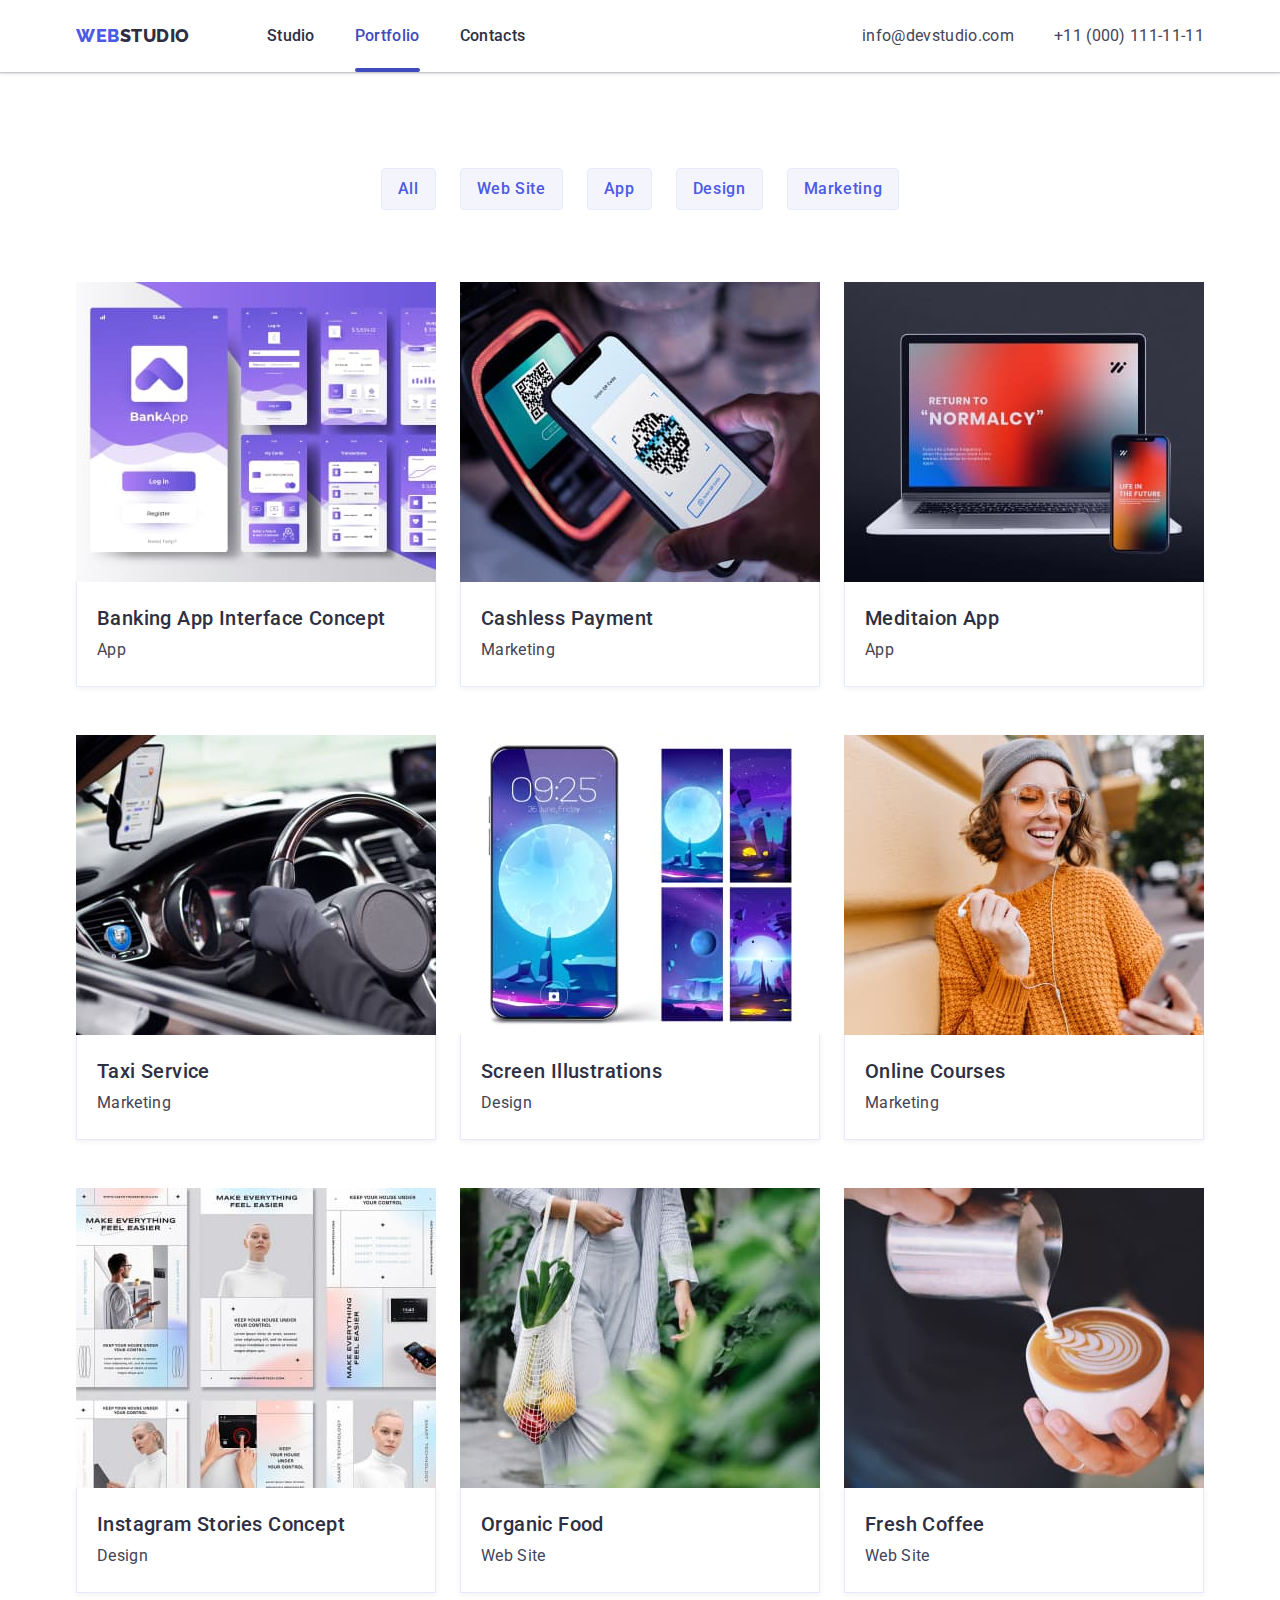
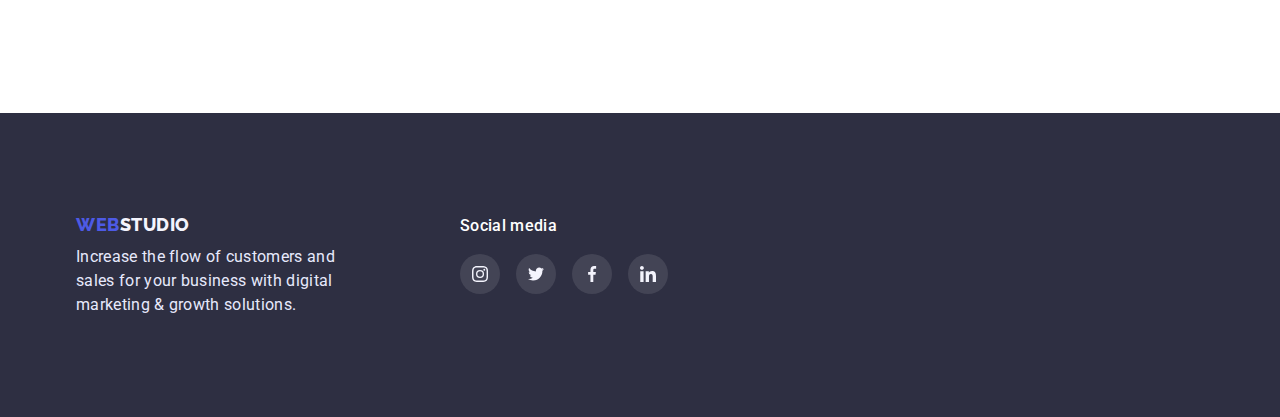
==== portfolio.html @ e917c055 "Add project to hw6" ====
<!DOCTYPE html>
<html lang="en">
  <head>
    <meta charset="UTF-8" />
    <meta http-equiv="X-UA-Compatible" content="IE=edge" />
    <meta name="viewport" content="width=<device-width>, initial-scale=1.0" />
    <link rel="preconnect" href="https://fonts.googleapis.com" />
    <link rel="preconnect" href="https://fonts.gstatic.com" crossorigin />
    <link
      href="https://fonts.googleapis.com/css2?family=Raleway:wght@800&family=Roboto:wght@400;500;700&display=swap"
      rel="stylesheet"
    />
    <link
      rel="stylesheet"
      href="https://cdnjs.cloudflare.com/ajax/libs/modern-normalize/1.1.0/modern-normalize.min.css"
    />
    <link rel="stylesheet" href="./css/styles.css" />
    <title>Portfolio</title>
  </head>

  <body>
    <!-- Header -->
    <header class="header-section">
      <div class="container main-nav">
        <nav class="nav">
          <!-- Logotype -->
          <a href="./index.html" class="logo link"
            >Web<span class="logo-header">Studio</span></a
          >
          <!-- Navigation to other pages -->
          <ul class="site-nav list">
            <li class="item">
              <a href="./index.html" class="link">Studio</a>
            </li>
            <li class="item">
              <a href="./portfolio.html" class="link current">Portfolio</a>
            </li>
            <li class="item">
              <a href="#" class="link">Contacts</a>
            </li>
          </ul>
        </nav>
        <ul class="contacts list">
          <!-- Link to email address  -->
          <li class="item">
            <a href="mailto:info@devstudio.com" class="link"
              >info@devstudio.com</a
            >
          </li>
          <!-- Link to phone number -->
          <li class="item">
            <a href="tel:+110001111111" class="link">+11 (000) 111-11-11</a>
          </li>
        </ul>
      </div>
    </header>
    <!-- Main page content -->
    <main>
      <section class="section portfolio-section">
        <div class="container">
          <h1 class="visually-hidden">Portfolio</h1>
          <ul class="site-filter list">
            <li class="item">
              <button type="button" class="button">All</button>
            </li>
            <li class="item">
              <button type="button" class="button">Web Site</button>
            </li>
            <li class="item">
              <button type="button" class="button">App</button>
            </li>
            <li class="item">
              <button type="button" class="button">Design</button>
            </li>
            <li class="item">
              <button type="button" class="button">Marketing</button>
            </li>
          </ul>
          <ul class="portfolio-list list">
            <li class="item">
              <a href="#" class="link portfolio-card">
                <div class="thumb">
                  <img
                    src="./images/banking-app-interface-concept.jpg"
                    alt="seven tabs of the bank's mobile application"
                    width="360"
                    height="300"
                  />
                  <div class="actions-card">
                    <p class="discription">
                      14 Stylish and User-Friendly App Design Concepts · Task
                      Manager App · Calorie Tracker App · Exotic Fruit Ecommerce
                      App · Cloud Storage App
                    </p>
                  </div>
                </div>
                <div class="titte-card">
                  <h2 class="title">Banking App Interface Concept</h2>
                  <p class="text">App</p>
                </div>
              </a>
            </li>
            <li class="item">
              <a href="#" class="link portfolio-card">
                <div class="thumb">
                  <img
                    src="./images/cashless-payment.jpg"
                    alt="mobile app with qr code on screen"
                    width="360"
                    height="300"
                  />
                  <div class="actions-card">
                    <p class="discription">
                      14 Stylish and User-Friendly App Design Concepts · Task
                      Manager App · Calorie Tracker App · Exotic Fruit Ecommerce
                      App · Cloud Storage App
                    </p>
                  </div>
                </div>
                <div class="titte-card">
                  <h2 class="title">Cashless Payment</h2>
                  <p class="text">Marketing</p>
                </div>
              </a>
            </li>
            <li class="item">
              <a href="#" class="link portfolio-card">
                <div class="thumb">
                  <img
                    src="./images/meditaion-app.jpg"
                    alt="Laptop and mobile phone with the start page of the applicatoin"
                    width="360"
                    height="300"
                  />
                  <div class="actions-card">
                    <p class="discription">
                      14 Stylish and User-Friendly App Design Concepts · Task
                      Manager App · Calorie Tracker App · Exotic Fruit Ecommerce
                      App · Cloud Storage App
                    </p>
                  </div>
                </div>
                <div class="titte-card">
                  <h2 class="title">Meditaion App</h2>
                  <p class="text">App</p>
                </div>
              </a>
            </li>
            <li class="item">
              <a href="#" class="link portfolio-card">
                <div class="thumb">
                  <img
                    src="./images/taxi-service.jpg"
                    alt="Wheel and instrument panel in the car"
                    width="360"
                    height="300"
                  />
                  <div class="actions-card">
                    <p class="discription">
                      14 Stylish and User-Friendly App Design Concepts · Task
                      Manager App · Calorie Tracker App · Exotic Fruit Ecommerce
                      App · Cloud Storage App
                    </p>
                  </div>
                </div>
                <div class="titte-card">
                  <h2 class="title">Taxi Service</h2>
                  <p class="text">Marketing</p>
                </div>
              </a>
            </li>
            <li class="item">
              <a href="#" class="link portfolio-card">
                <div class="thumb">
                  <img
                    src="./images/screen-illustrations.jpg"
                    alt="Five mobile screensavers"
                    width="360"
                    height="300"
                  />
                  <div class="actions-card">
                    <p class="discription">
                      14 Stylish and User-Friendly App Design Concepts · Task
                      Manager App · Calorie Tracker App · Exotic Fruit Ecommerce
                      App · Cloud Storage App
                    </p>
                  </div>
                </div>
                <div class="titte-card">
                  <h2 class="title">Screen Illustrations</h2>
                  <p class="text">Design</p>
                </div>
              </a>
            </li>
            <li class="item">
              <a href="#" class="link portfolio-card">
                <div class="thumb">
                  <img
                    src="./images/online-courses.jpg"
                    alt="Girl with phone and headphones in her hand"
                    width="360"
                    height="300"
                  />
                  <div class="actions-card">
                    <p class="discription">
                      14 Stylish and User-Friendly App Design Concepts · Task
                      Manager App · Calorie Tracker App · Exotic Fruit Ecommerce
                      App · Cloud Storage App
                    </p>
                  </div>
                </div>
                <div class="titte-card">
                  <h2 class="title">Online Courses</h2>
                  <p class="text">Marketing</p>
                </div>
              </a>
            </li>
            <li class="item">
              <a href="#" class="link portfolio-card">
                <div class="thumb">
                  <img
                    src="./images/instagram-stories-concept.jpg"
                    alt="Post pages for instagram"
                    width="360"
                    height="300"
                  />
                  <div class="actions-card">
                    <p class="discription">
                      14 Stylish and User-Friendly App Design Concepts · Task
                      Manager App · Calorie Tracker App · Exotic Fruit Ecommerce
                      App · Cloud Storage App
                    </p>
                  </div>
                </div>
                <div class="titte-card">
                  <h2 class="title">Instagram Stories Concept</h2>
                  <p class="text">Design</p>
                </div>
              </a>
            </li>
            <li class="item">
              <a href="#" class="link portfolio-card">
                <div class="thumb">
                  <img
                    src="./images/organic-food.jpg"
                    alt="Bag with vegetables"
                    width="360"
                    height="300"
                  />
                  <div class="actions-card">
                    <p class="discription">
                      14 Stylish and User-Friendly App Design Concepts · Task
                      Manager App · Calorie Tracker App · Exotic Fruit Ecommerce
                      App · Cloud Storage App
                    </p>
                  </div>
                </div>
                <div class="titte-card">
                  <h2 class="title">Organic Food</h2>
                  <p class="text">Web Site</p>
                </div>
              </a>
            </li>
            <li class="item">
              <a href="#" class="link portfolio-card">
                <div class="thumb">
                  <img
                    src="./images/fresh-coffee.jpg"
                    alt="Cup of coffee"
                    width="360"
                    height="300"
                  />
                  <div class="actions-card">
                    <p class="discription">
                      14 Stylish and User-Friendly App Design Concepts · Task
                      Manager App · Calorie Tracker App · Exotic Fruit Ecommerce
                      App · Cloud Storage App
                    </p>
                  </div>
                </div>
                <div class="titte-card">
                  <h2 class="title">Fresh Coffee</h2>
                  <p class="text">Web Site</p>
                </div>
              </a>
            </li>
          </ul>
        </div>
      </section>
    </main>
    <!-- Footer -->
    <footer class="footer">
      <div class="container footer-container">
        <div class="footer-block">
          <!-- Logotype -->
          <a href="./index.html" class="logo link"
            >Web<span class="logo-footer">Studio</span></a
          >
          <p class="text">
            Increase the flow of customers and sales for your business with
            digital marketing & growth solutions.
          </p>
        </div>
        <div class="footer-social-block">
          <h2 class="social-link-title">Social media</h2>
          <ul class="footer-social-list list">
            <li>
              <a href="#" class="footer-social-link instagram">
                <svg class="footer-icon-social">
                  <use href="./images/icons.svg#icon-instagram"></use>
                </svg>
              </a>
            </li>
            <li>
              <a href="#" class="footer-social-link twitter">
                <svg class="footer-icon-social">
                  <use href="./images/icons.svg#icon-twitter"></use>
                </svg>
              </a>
            </li>
            <li>
              <a href="#" class="footer-social-link facebook">
                <svg class="footer-icon-social">
                  <use href="./images/icons.svg#icon-facebook"></use>
                </svg>
              </a>
            </li>
            <li>
              <a href="#" class="footer-social-link linkedin">
                <svg class="footer-icon-social">
                  <use href="./images/icons.svg#icon-linkedin"></use>
                </svg>
              </a>
            </li>
          </ul>
        </div>
      </div>
    </footer>
  </body>
</html>
---- css/styles.css ----
html {
  box-sizing: border-box;
}
*,
*::before,
*::after {
  box-sizing: border-box;
}
:root {
  --primary-font: "Roboto", sans-serif;
  --secondary-font: "Raleway", sans-serif;
  --primary-text: #434455;
  --primary-title: #2e2f42;
  --accent: #4d5ae5;
  --pressed-state: #404bbf;
  --white-hero-text: #ffffff;
  --light-mode-backgrounds: #f4f4fd;
}
h1,
h2,
h3,
p {
  margin-top: 0;
  margin-bottom: 0;
}
ul,
ol {
  margin-top: 0;
  margin-bottom: 0;
  padding-left: 0;
}
img {
  display: block;
  max-width: 100%;
  height: auto;
}
button {
  cursor: pointer;
  font-family: inherit;
  font-size: inherit;
  border: none;
}
.list {
  list-style: none;
  padding: 0;
  margin: 0;
}
.link {
  text-decoration: none;
}
.section {
  padding-top: 120px;
  padding-bottom: 120px;
}
.container {
  margin-left: auto;
  margin-right: auto;
  width: 1158px;
  padding-left: 15px;
  padding-right: 15px;
}
body {
  font-family: var(--primary-font);
  font-size: 16px;
  color: var(--primary-text);
}
/* ========== Header ========== */
.logo {
  font-family: var(--secondary-font);
  font-weight: 800;
  font-size: 18px;
  line-height: 1.33;
  letter-spacing: 0.03em;
  text-transform: uppercase;
  color: var(--accent);
}
.logo-header {
  color: var(--primary-title);
}
.site-nav .link {
  position: relative;
  font-weight: 500;
  font-size: 16px;
  line-height: 1.5;
  letter-spacing: 0.02em;
  color: var(--primary-title);

  transition: color 250ms cubic-bezier(0.4, 0, 0.2, 1);
}
.site-nav .link:hover,
.site-nav .link:focus {
  color: var(--pressed-state);
}
.site-nav .link:active {
  color: var(--pressed-state);
}
.site-nav .link.current {
  color: var(--pressed-state);
}
.site-nav .link.current::after {
  position: absolute;
  left: 0;
  bottom: 0;

  content: "";
  display: block;
  width: 100%;
  height: 4px;
  background: var(--pressed-state);
  border-radius: 2px;
}
.contacts .link {
  line-height: 1.5;
  letter-spacing: 0.02em;
  color: var(--primary-text);

  transition: color 250ms cubic-bezier(0.4, 0, 0.2, 1);
}
.contacts .link:hover,
.contacts .link:focus {
  color: var(--pressed-state);
}
.main-nav {
  display: flex;
  align-items: center;
}
.nav {
  display: flex;
  align-items: center;
}
.contacts {
  display: flex;
  margin-left: auto;
}
.contacts .item + .item {
  margin-left: 40px;
}
.site-nav {
  display: flex;
  margin-left: 77px;
}
.site-nav .item {
  margin-right: 40px;
}
.site-nav .item:last-child {
  margin-right: 0;
}
.site-nav .link {
  display: block;
  padding-top: 24px;
  padding-bottom: 24px;
}
.header-section {
  box-shadow: 0px 2px 1px rgba(46, 47, 66, 0.08),
    0px 1px 1px rgba(46, 47, 66, 0.16), 0px 1px 6px rgba(46, 47, 66, 0.08);
}
/* ========== Main banner (hero) ==========*/
.hero {
  max-width: 1440px;
  height: 600px;
  margin-left: auto;
  margin-right: auto;
  background-position: center;
  background-image: linear-gradient(
      to right,
      rgba(46, 47, 66, 0.7),
      rgba(46, 47, 66, 0.7)
    ),
    url(../images/people-office.jpg);

  background-color: var(--primary-title);
  padding-top: 192px;
  padding-bottom: 192px;
  text-align: center;
}
.hero .hero-title {
  max-width: 500px;
  margin: 0 auto 48px auto;
  font-weight: 700;
  font-size: 56px;
  line-height: 1.07;
  letter-spacing: 0.02em;
  color: var(--white-hero-text);
}
.hero .hero-btn {
  display: inline-block;
  padding: 16px 32px;
  text-align: center;
  font-weight: 500;
  line-height: 1.5;
  letter-spacing: 0.04em;
  color: var(--white-hero-text);
  background-color: var(--accent);
  box-shadow: 0px 4px 4px rgba(0, 0, 0, 0.15);
  border-radius: 4px;

  transition: background-color 250ms cubic-bezier(0.4, 0, 0.2, 1),
    box-shadow 250ms cubic-bezier(0.4, 0, 0.2, 1);
}
.hero .hero-btn:hover,
.hero .hero-btn:focus {
  background-color: var(--accent);
  box-shadow: 0px 1px 6px rgba(46, 47, 66, 0.08),
    0px 1px 1px rgba(46, 47, 66, 0.16), 0px 2px 1px rgba(46, 47, 66, 0.08);
  border-radius: 4px;
}
.hero .hero-btn:active {
  background-color: var(--pressed-state);
  box-shadow: 0px 4px 4px rgba(0, 0, 0, 0.15);
  border-radius: 4px;
}
/* ========== Features ========== */
.features-section {
  padding-bottom: 0;
}
.features-list {
  display: flex;
  flex-wrap: wrap;
  gap: 24px;
}
.features-list .item {
  flex-basis: calc((100% - 3 * 24px) / 4);
}
.features-icon {
  display: flex;
  align-items: center;
  justify-content: center;
  margin-bottom: 8px;
  background-color: #f4f4fd;
  border-radius: 4px;
  height: 112px;
}
.icon-img {
  width: 64px;
  height: 64px;
}
/* .features-list .item::before {
  display: block;
  content: "";
  height: 112px;
  background-repeat: no-repeat;
  background-position: center;
  background-color: #f4f4fd;
  border-radius: 4px;
}
.icon-antenna::before {
  background-image: url(../images/antenna.svg);
}
.icon-clock::before {
  background-image: url(../images/clock.svg);
}
.icon-diagram::before {
  background-image: url(../images/diagram.svg);
}
.icon-astronaut::before {
  background-image: url(../images/astronaut.svg);
} */
.section-title {
  margin-top: 0;
  margin-bottom: 72px;
  font-weight: 700;
  font-size: 36px;
  line-height: 1.11;
  letter-spacing: 0.02em;
  text-align: center;
  text-transform: capitalize;
  color: var(--primary-title);
}
.visually-hidden {
  position: absolute;
  white-space: nowrap;
  width: 1px;
  height: 1px;
  overflow: hidden;
  border: 0;
  padding: 0;
  clip: rect(0 0 0 0);
  clip-path: inset(50%);
  margin: -1px;
}
.features-list .title {
  margin-top: 0;
  margin-bottom: 8px;
  font-weight: 500;
  font-size: 20px;
  line-height: 1.2;
  letter-spacing: 0.02em;
  color: var(--primary-title);
}
.features-list .text {
  line-height: 1.5;
  letter-spacing: 0.02em;
}
/* ========== What are we doing ========== */
.work-list {
  display: flex;
  flex-wrap: wrap;
  gap: 24px;
}
.work-list .item {
  flex-basis: calc((100% - 2 * 24px) / 3);
}
/* =========== Our Team section =========== */
.team-section {
  background-color: var(--light-mode-backgrounds);
}
.team-list {
  display: flex;
  gap: 24px;
}
.team-list-card {
  flex-basis: calc((100% - 3 * 24px) / 4);
  background-color: var(--white-hero-text);
  box-shadow: 0px 1px 6px rgba(46, 47, 66, 0.08),
    0px 1px 1px rgba(46, 47, 66, 0.16), 0px 2px 1px rgba(46, 47, 66, 0.08);
  border-radius: 0px 0px 4px 4px;
}
.titte-team-card {
  padding: 32px 16px 36px 16px;
}
.team-list .title {
  margin-top: 0;
  margin-bottom: 12px;
  font-weight: 500;
  font-size: 20px;
  line-height: 1.2;
  letter-spacing: 0.02em;
  text-align: center;
  color: var(--primary-title);
}
.team-list .text {
  margin-top: 0;
  margin-bottom: 8px;
  line-height: 1.5;
  letter-spacing: 0.02em;
  text-align: center;
}
.team-social-list {
  display: flex;
  align-items: center;
  gap: 24px;
  /* padding-top: 4px;
  padding-bottom: 4px; */
}
.team-social-list .item {
  flex-basis: calc((100% - 3 * 24px) / 4);
}
.team-social-link {
  display: flex;
  align-items: center;
  justify-content: center;
  height: 40px;
  width: 40px;
  background-color: var(--accent);
  border-radius: 50%;

  transition: background-color 250ms cubic-bezier(0.4, 0, 0.2, 1);
}
.team-social-link:hover,
.team-social-link:focus {
  background-color: var(--pressed-state);
}
.icon-social {
  width: 16px;
  height: 16px;
}
/* ========== company-icon =========== */
.company-list {
  display: flex;
  gap: 24px;
}
.company-item {
  flex-basis: calc((100% - 5 * 24px) / 6);
}
.company-link {
  display: flex;
  align-items: center;
  justify-content: center;
  color: #8e8f99;
  height: 88px;
  border: 1px solid #8e8f99;
  border-radius: 4px;

  transition: border 250ms cubic-bezier(0.4, 0, 0.2, 1);
}
.company-link:hover,
.company-link:focus {
  border: 1px solid var(--pressed-state);
}
.company-link:hover .company-icon {
  fill: var(--pressed-state);
}
.company-link:focus .company-icon {
  fill: var(--pressed-state);
}
.company-icon {
  fill: currentColor;

  transition: fill 250ms cubic-bezier(0.4, 0, 0.2, 1);
}
/* ========== footer =========== */
footer {
  background-color: var(--primary-title);
  padding: 100px 0px;
}
.footer-container {
  display: flex;
  align-items: baseline;
}
.logo-footer {
  color: #f4f4fd;
}
.footer .logo {
  display: inline-block;
  margin-top: 0;
  margin-bottom: 8px;
}
.footer .text {
  line-height: 1.5;
  letter-spacing: 0.02em;
  color: #e7e9fc;
}
.footer-block {
  width: 264px;
  margin-right: 120px;
}
.social-link-title {
  margin-bottom: 16px;
  font-weight: 500;
  font-size: 16px;
  line-height: 1.5;
  letter-spacing: 0.02em;
  color: var(--white-hero-text);
}
.footer-social-list {
  display: flex;
  align-items: center;
  gap: 16px;
}
.footer-social-link {
  display: flex;
  align-items: center;
  justify-content: center;
  height: 40px;
  width: 40px;
  background-color: rgba(255, 255, 255, 0.1);
  border-radius: 50%;

  transition: background-color 250ms cubic-bezier(0.4, 0, 0.2, 1);
}
.footer-social-link:hover,
.footer-social-link:focus {
  background-color: #31d0aa;
}
.footer-icon-social {
  width: 16px;
  height: 16px;
}
/* ========== Portfolio =========== */
.portfolio-section {
  padding-top: 96px;
}
.site-filter {
  display: flex;
  margin-bottom: 72px;
  align-items: center;
  justify-content: center;
}
.site-filter .item {
  margin-right: 24px;
}
.site-filter .item:last-child {
  margin-right: 0;
}
.site-filter .button {
  display: inline-block;
  padding: 8px 16px;
  font-weight: 500;
  text-align: center;
  line-height: 1.5;
  letter-spacing: 0.04em;
  color: var(--accent);
  background-color: #f4f4fd;
  border: 1px solid #e7e9fc;
  border-radius: 4px;

  transition: color 250ms cubic-bezier(0.4, 0, 0.2, 1),
    background-color 250ms cubic-bezier(0.4, 0, 0.2, 1),
    box-shadow 250ms cubic-bezier(0.4, 0, 0.2, 1),
    border 250ms cubic-bezier(0.4, 0, 0.2, 1);
}
.site-filter .button:hover,
.site-filter .button:focus {
  color: var(--white-hero-text);
  background-color: var(--accent);
  box-shadow: 0px 3px 1px rgba(0, 0, 0, 0.1), 0px 2px 1px rgba(0, 0, 0, 0.08),
    0px 2px 2px rgba(0, 0, 0, 0.12);
  border: 1px solid var(--accent);
}
.portfolio-list {
  display: flex;
  flex-wrap: wrap;
  row-gap: 48px;
  column-gap: 24px;
}
.portfolio-list .thumb {
  position: relative;
  overflow: hidden;
}
.portfolio-list .actions-card {
  position: absolute;
  top: 0;
  left: 0;
  transform: translateY(100%);

  content: "";
  height: 100%;
  width: 100%;
  background: rgba(77, 90, 229, 0.95);
  transition: transform 250ms cubic-bezier(0.4, 0, 0.2, 1);
}
.portfolio-list .item {
  flex-basis: calc((100% - 2 * 24px) / 3);
  transition: box-shadow 250ms cubic-bezier(0.4, 0, 0.2, 1);
}
.portfolio-list .link:hover .actions-card {
  transform: translateY(0);
}
.portfolio-list .link:focus .actions-card {
  transform: translateY(0);
}
.portfolio-list .item:hover,
.portfolio-list .item:focus {
  box-shadow: 0px 1px 6px rgba(46, 47, 66, 0.08),
    0px 1px 1px rgba(46, 47, 66, 0.16), 0px 2px 1px rgba(46, 47, 66, 0.08);
}
.portfolio-list .discription {
  line-height: 1.5;
  letter-spacing: 0.02em;
  color: #f4f4fd;
  padding: 40px 32px;
}
.portfolio-list .titte-card {
  padding: 24px 20px;
  border: 1px solid #e7e9fc;
  box-shadow: 0px 1px 6px rgba(46, 47, 66, 0.08);
  border-top: none;
}
.portfolio-list .title {
  margin-top: 0;
  margin-bottom: 8px;

  font-weight: 500;
  font-size: 20px;
  line-height: 1.2;
  letter-spacing: 0.02em;
  color: var(--primary-title);
}
.portfolio-list .text {
  margin-top: 0;
  line-height: 1.5;
  letter-spacing: 0.02em;
  color: var(--primary-text);
}
.backdrop {
  position: fixed;
  top: 0;
  left: 0;
  width: 100%;
  height: 100%;
  background: rgba(46, 47, 66, 0.4);

  opacity: 1;
  transition: opacity 250ms cubic-bezier(0.4, 0, 0.2, 1),
    visibility 250ms cubic-bezier(0.4, 0, 0.2, 1);
}
.backdrop.is-hidden {
  visibility: hidden;
  opacity: 0;
  pointer-events: none;
}
.backdrop.is-hidden .modal {
  transform: scale(0.9) translate(-50%, -50%);
}
.modal {
  position: absolute;
  top: 50%;
  left: 50%;
  transform: scale(1) translate(-50%, -50%);

  min-width: 408px;
  min-height: 576px;
  background-color: #fcfcfc;
  box-shadow: 0px 1px 1px rgba(0, 0, 0, 0.14), 0px 1px 3px rgba(0, 0, 0, 0.12),
    0px 2px 1px rgba(0, 0, 0, 0.2);
  border-radius: 4px;

  transition: transform 250ms cubic-bezier(0.4, 0, 0.2, 1);
}
.modal-button {
  position: absolute;
  right: 20px;
  top: 20px;

  display: flex;
  align-items: center;
  justify-content: center;
  height: 24px;
  width: 24px;
  background-color: #e7e9fc;
  border-radius: 50%;
  border: 1px solid rgba(0, 0, 0, 0.1);
}
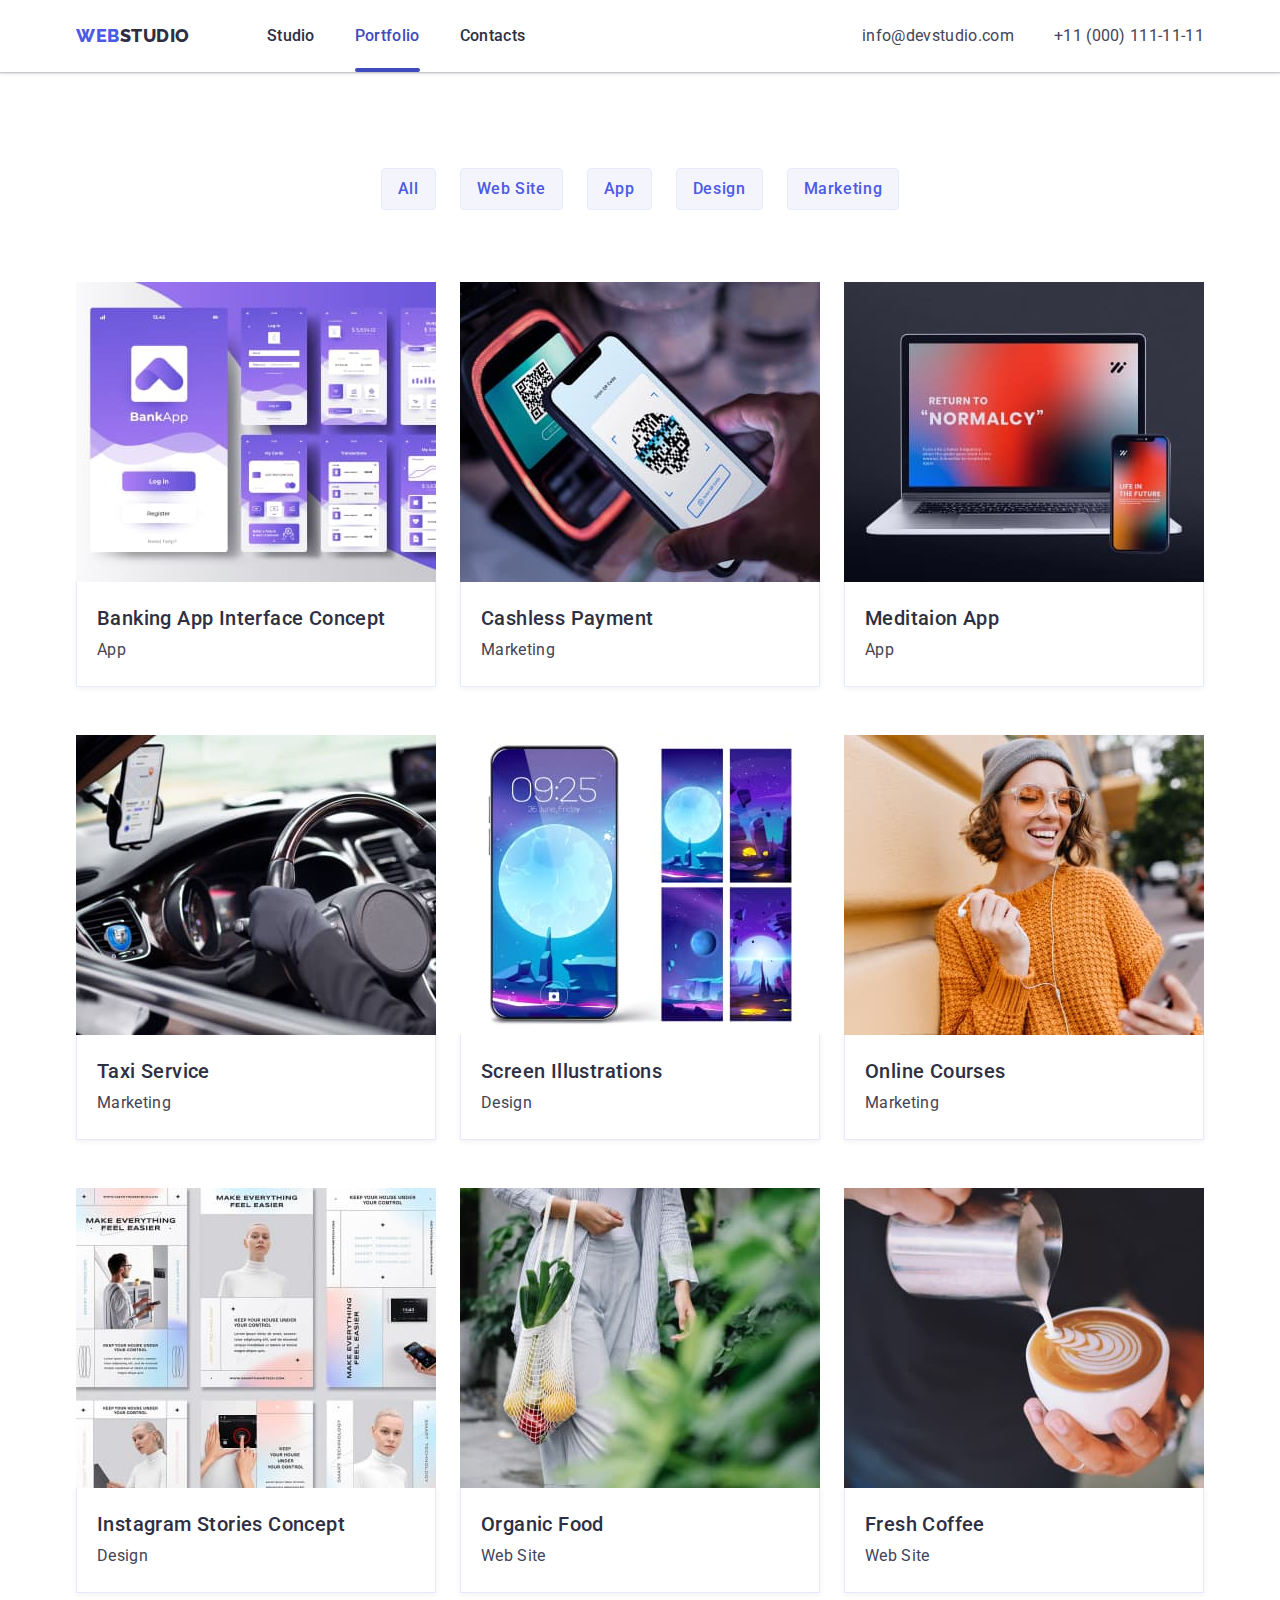
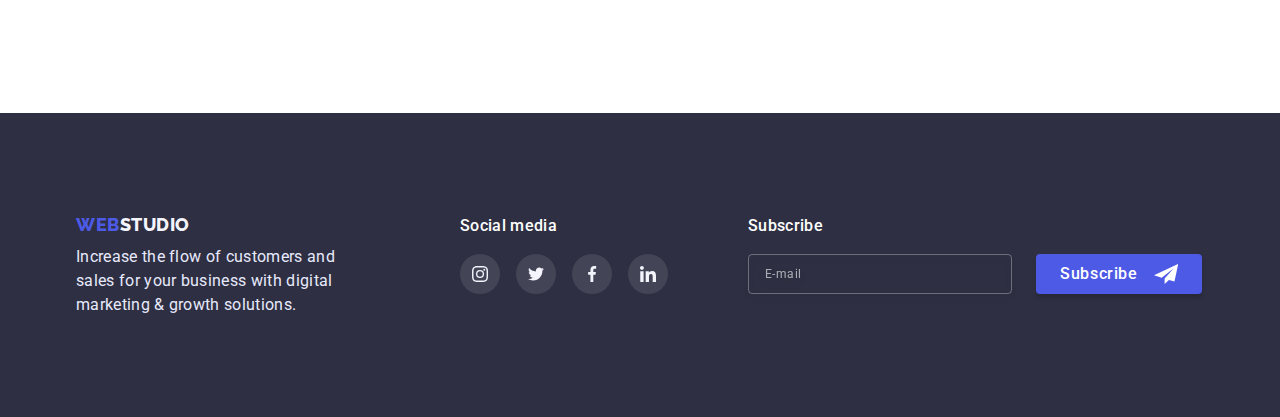
==== commit 80e91aac: "Add input and placeholder" ====
--- a/portfolio.html
+++ b/portfolio.html
@@ -334,6 +334,29 @@
             </li>
           </ul>
         </div>
+        <form class="subscribe-form" action="">
+          <div role="group" aria-labelledby="subscribe">
+            <p class="subscribe-title" id="subscribe">Subscribe</p>
+            <div class="subscribe-row">
+              <div class="subscribe-field">
+                <label class="subscribe-label" for="email"></label>
+                <input
+                  class="subscribe-input"
+                  type="email"
+                  name="email"
+                  id="email"
+                  placeholder="E-mail"
+                />
+              </div>
+              <button class="subscribe-btn" type="reset">
+                Subscribe
+                <svg class="subscribe-icon" height="24" width="24">
+                  <use href="./images/icons.svg#icon-send"></use>
+                </svg>
+              </button>
+            </div>
+          </div>
+        </form>
       </div>
     </footer>
   </body>
--- a/css/styles.css
+++ b/css/styles.css
@@ -199,7 +199,7 @@
 }
 .hero .hero-btn:hover,
 .hero .hero-btn:focus {
-  background-color: var(--accent);
+  background-color: var(--pressed-state);
   box-shadow: 0px 1px 6px rgba(46, 47, 66, 0.08),
     0px 1px 1px rgba(46, 47, 66, 0.16), 0px 2px 1px rgba(46, 47, 66, 0.08);
   border-radius: 4px;
@@ -456,6 +456,68 @@
   width: 16px;
   height: 16px;
 }
+.subscribe-form {
+  margin-left: 80px;
+}
+.subscribe-title {
+  margin-bottom: 16px;
+  font-weight: 500;
+  font-size: 16px;
+  line-height: 1.5;
+  letter-spacing: 0.02em;
+  color: var(--white-hero-text);
+}
+.subscribe-row {
+  display: flex;
+  flex-direction: row;
+}
+.subscribe-input {
+  width: 264px;
+  padding: 7px 16px;
+  font-size: 12px;
+  line-height: 2;
+  letter-spacing: 0.04em;
+  color: rgba(255, 255, 255);
+  border: 1px solid rgba(255, 255, 255, 0.3);
+  filter: drop-shadow(0px 4px 4px rgba(0, 0, 0, 0.15));
+  border-radius: 4px;
+  background-color: transparent;
+}
+.subscribe-input::placeholder {
+  font-size: 12px;
+  line-height: 2;
+  letter-spacing: 0.04em;
+  color: rgba(255, 255, 255, 0.6);
+}
+.subscribe-btn {
+  display: inline-flex;
+  padding: 8px 24px;
+  margin-left: 24px;
+  min-width: 165px;
+  text-align: center;
+  align-items: center;
+  font-weight: 500;
+  line-height: 1.5;
+  letter-spacing: 0.04em;
+  color: var(--white-hero-text);
+  background-color: var(--accent);
+  box-shadow: 0px 4px 4px rgba(0, 0, 0, 0.15);
+  border-radius: 4px;
+
+  transition: background-color 250ms cubic-bezier(0.4, 0, 0.2, 1),
+    box-shadow 250ms cubic-bezier(0.4, 0, 0.2, 1);
+}
+.subscribe-btn:hover,
+.subscribe-btn:focus {
+  background-color: var(--pressed-state);
+  box-shadow: 0px 1px 6px rgba(46, 47, 66, 0.08),
+    0px 1px 1px rgba(46, 47, 66, 0.16), 0px 2px 1px rgba(46, 47, 66, 0.08);
+  border-radius: 4px;
+}
+.subscribe-icon {
+  fill: currentColor;
+  margin-left: 16px;
+}
 /* ========== Portfolio =========== */
 .portfolio-section {
   padding-top: 96px;
@@ -562,6 +624,7 @@
   letter-spacing: 0.02em;
   color: var(--primary-text);
 }
+/* modal */
 .backdrop {
   position: fixed;
   top: 0;
@@ -610,4 +673,177 @@
   background-color: #e7e9fc;
   border-radius: 50%;
   border: 1px solid rgba(0, 0, 0, 0.1);
-}
+
+  transition: background-color 250ms cubic-bezier(0.4, 0, 0.2, 1),
+    border 250ms cubic-bezier(0.4, 0, 0.2, 1);
+}
+.modal-button:hover,
+.modal-button:focus {
+  background-color: var(--pressed-state);
+  border: 1px solid var(--pressed-state);
+}
+.modal-button:hover .modal-button-icon {
+  fill: var(--white-hero-text);
+}
+.modal-button:focus .modal-button-icon {
+  fill: var(--white-hero-text);
+}
+.modal-button-icon {
+  fill: currentColor;
+
+  transition: fill 250ms cubic-bezier(0.4, 0, 0.2, 1);
+}
+textarea {
+  resize: none;
+}
+.form {
+  margin-left: auto;
+  margin-right: auto;
+  padding: 72px 24px 24px 24px;
+}
+.form-field {
+  display: flex;
+  flex-direction: column;
+  margin-bottom: 16px;
+}
+.form-title {
+  margin-bottom: 16px;
+
+  font-weight: 500;
+  line-height: 1.5;
+  text-align: center;
+  letter-spacing: 0.02em;
+  color: var(--primary-title);
+}
+.form-field .form-label {
+  margin-bottom: 4px;
+
+  font-size: 12px;
+  line-height: 1.33;
+  letter-spacing: 0.04em;
+  color: #8e8f99;
+}
+.form-input {
+  position: relative;
+  margin: 0;
+  padding: 8px 16px 8px 38px;
+  font-size: 12px;
+  line-height: 1.33;
+  letter-spacing: 0.04em;
+  color: rgba(117, 117, 117);
+  outline: none;
+  border: 1px solid rgba(33, 33, 33, 0.2);
+  border-radius: 4px;
+
+  transition: border 250ms cubic-bezier(0.4, 0, 0.2, 1);
+}
+.form-input:hover,
+.form-input:focus {
+  border: 1px solid var(--accent);
+}
+.form-input:active {
+  border: 1px solid var(--accent);
+}
+.form-icon {
+  position: absolute;
+  left: 16px;
+  transform: translate(100%, 100%);
+  display: inline-block;
+  fill: var(--primary-title);
+
+  transition: fill 250ms cubic-bezier(0.4, 0, 0.2, 1);
+}
+.form-input:hover + .form-icon {
+  fill: var(--accent);
+}
+.form-input:focus + .form-icon {
+  fill: var(--accent);
+}
+.form-field .comment {
+  font-size: 12px;
+  line-height: 1.33;
+  letter-spacing: 0.04em;
+  color: rgba(117, 117, 117);
+  outline: none;
+  border: 1px solid rgba(33, 33, 33, 0.2);
+  border-radius: 4px;
+}
+.form-field .comment:hover,
+.form-field .comment:focus {
+  border: 1px solid var(--accent);
+}
+.comment::placeholder {
+  font-size: 12px;
+  line-height: 1.33;
+  letter-spacing: 0.04em;
+  color: rgba(117, 117, 117, 0.5);
+}
+.form-policy {
+  display: flex;
+  align-items: center;
+  flex-direction: row;
+  gap: 8px;
+  margin-bottom: 24px;
+}
+.form-policy .form-label {
+  font-size: 12px;
+  line-height: 1.33;
+  letter-spacing: 0.04em;
+  color: #757575;
+}
+.checkbox {
+  /* appearance: none; */
+
+  position: absolute;
+  white-space: nowrap;
+  width: 1px;
+  height: 1px;
+  overflow: hidden;
+  border: 0;
+  padding: 0;
+  clip: rect(0 0 0 0);
+  clip-path: inset(50%);
+  margin: -1px;
+}
+.icon-policy {
+  display: inline-block;
+  width: 16px;
+  height: 16px;
+  border: 1.25px solid #2e2f42;
+  border-radius: 2px;
+
+  transition: background-color 250ms cubic-bezier(0.4, 0, 0.2, 1),
+    border 250ms cubic-bezier(0.4, 0, 0.2, 1);
+}
+.checkbox:checked + .icon-policy {
+  background-color: #404bbf;
+  border: 1.25px solid #404bbf;
+  border-radius: 2px;
+  background-image: url(../images/vector.svg);
+  background-repeat: no-repeat;
+  background-position: center;
+}
+.form-btn {
+  display: block;
+  padding: 16px 32px;
+  margin: 0 auto;
+  min-width: 169px;
+  text-align: center;
+  font-weight: 500;
+  line-height: 1.5;
+  letter-spacing: 0.04em;
+  color: var(--white-hero-text);
+  background-color: var(--accent);
+  box-shadow: 0px 4px 4px rgba(0, 0, 0, 0.15);
+  border-radius: 4px;
+
+  transition: background-color 250ms cubic-bezier(0.4, 0, 0.2, 1),
+    box-shadow 250ms cubic-bezier(0.4, 0, 0.2, 1);
+}
+.form-btn:hover,
+.form-btn:focus {
+  background-color: var(--pressed-state);
+  box-shadow: 0px 1px 6px rgba(46, 47, 66, 0.08),
+    0px 1px 1px rgba(46, 47, 66, 0.16), 0px 2px 1px rgba(46, 47, 66, 0.08);
+  border-radius: 4px;
+}
